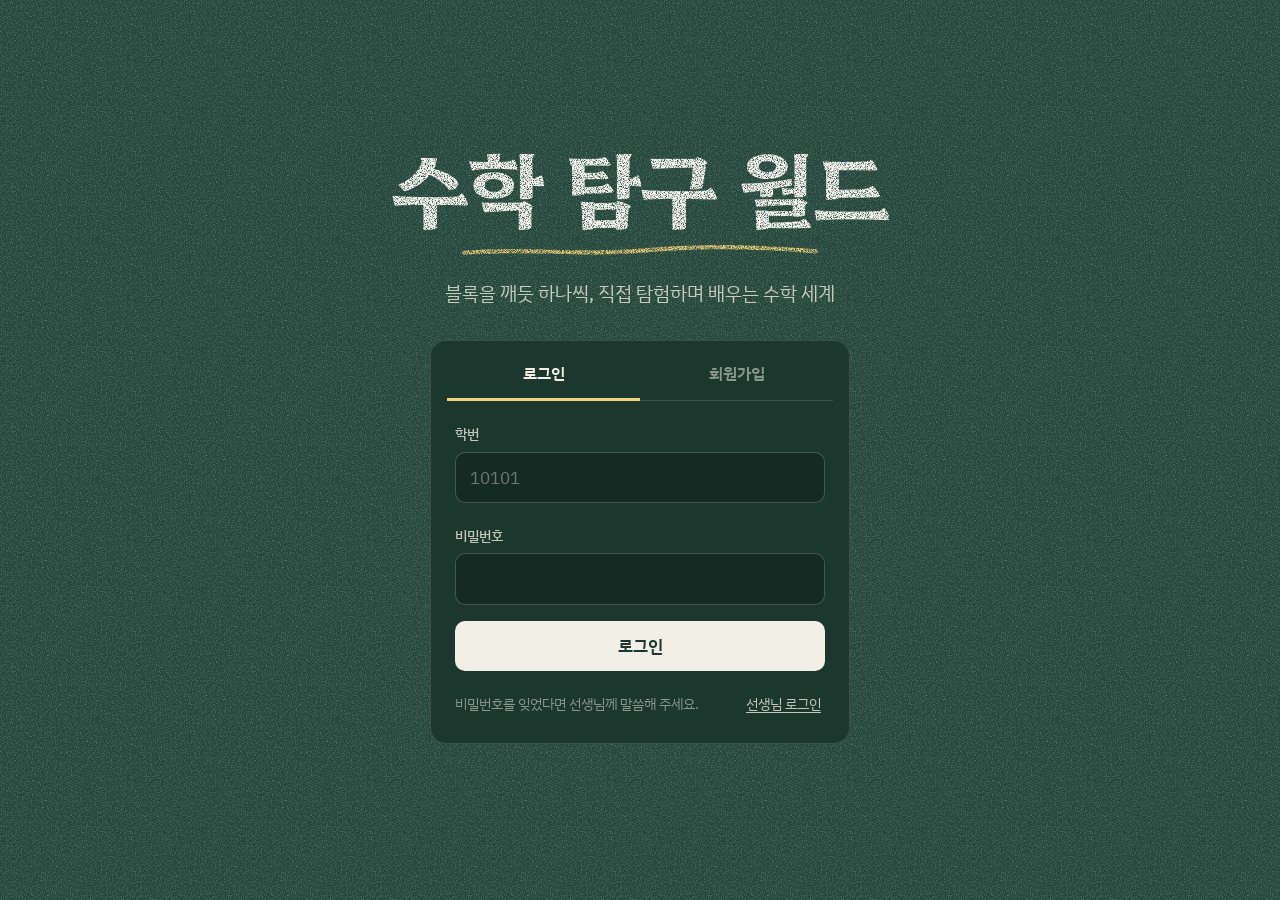
==== index.html @ f381d5e5 "Add files via upload" ====
<!DOCTYPE html>
<html lang="ko">
<head>
<meta charset="utf-8">
<meta name="viewport" content="width=device-width, initial-scale=1, viewport-fit=cover">
<meta name="theme-color" content="#25473B">
<title>수학 탐구 월드</title>
<link rel="icon" href="data:image/svg+xml,%3Csvg xmlns='http://www.w3.org/2000/svg' viewBox='0 0 64 64'%3E%3Crect width='64' height='64' rx='12' fill='%2325473B'/%3E%3Ctext x='32' y='46' font-size='40' text-anchor='middle' fill='%23F2F0E6' font-family='Georgia,serif'%3E%CE%A3%3C/text%3E%3C/svg%3E">
<link rel="preconnect" href="https://fonts.googleapis.com">
<link rel="preconnect" href="https://fonts.gstatic.com" crossorigin>
<link rel="stylesheet" href="https://fonts.googleapis.com/css2?family=Caveat:wght@600&family=Hahmlet:wght@700&family=IBM+Plex+Sans+KR:wght@400;500;600&display=swap">
<link rel="stylesheet" href="style.css">
<script src="config.js"></script>
<script src="common.js"></script>
<script>if (EMW.getSession()) location.replace('world.html');</script>
</head>
<body>
<div class="chalk-layer" id="chalkLayer" aria-hidden="true"></div>

<main class="login">
  <h1 class="chalk-title">수학 탐구 월드</h1>
  <svg class="chalk-underline" viewBox="0 0 520 28" aria-hidden="true" focusable="false">
    <defs>
      <filter id="chalkGrain" x="-2%" y="-80%" width="104%" height="260%">
        <feTurbulence type="fractalNoise" baseFrequency="0.9" numOctaves="2" seed="3" result="noise"/>
        <feColorMatrix in="noise" type="matrix" values="0 0 0 0 0  0 0 0 0 0  0 0 0 0 0  0 0 0 -2.6 1.9" result="mask"/>
        <feComposite in="SourceGraphic" in2="mask" operator="in"/>
      </filter>
    </defs>
    <path filter="url(#chalkGrain)" d="M6 17 C 92 9, 176 22, 262 14 S 432 8, 514 15"/>
  </svg>
  <p class="login-lead">블록을 깨듯 하나씩, 직접 탐험하며 배우는 수학 세계</p>

  <section class="login-card" aria-labelledby="tabLogin">
    <div class="tabs" id="tabs" role="tablist">
      <button type="button" role="tab" id="tabLogin" aria-selected="true">로그인</button>
      <button type="button" role="tab" id="tabSignup" aria-selected="false">회원가입</button>
    </div>

    <form id="authForm" novalidate>
      <div class="field">
        <label for="sid" id="sidLabel">학번</label>
        <input id="sid" name="username" inputmode="numeric" autocomplete="username"
               maxlength="5" placeholder="10101" autocapitalize="off" autocorrect="off" spellcheck="false">
        <p class="field-hint" id="sidHint"></p>
      </div>

      <div class="field">
        <label for="pw">비밀번호</label>
        <input id="pw" name="password" type="password" autocomplete="current-password" maxlength="20">
        <p class="field-hint" id="pwHint" hidden>4~20자로 정해 주세요. 다른 사이트에서 쓰는 비밀번호는 쓰지 마세요.</p>
      </div>

      <div class="field" id="pw2Field" hidden>
        <label for="pw2">비밀번호 확인</label>
        <input id="pw2" type="password" autocomplete="new-password" maxlength="20">
      </div>

      <p class="form-msg" id="formMsg" role="alert"></p>
      <button type="submit" class="btn-primary" id="submitBtn">로그인</button>
    </form>

    <div class="login-foot">
      <p id="footNote">비밀번호를 잊었다면 선생님께 말씀해 주세요.</p>
      <button type="button" class="link-btn" id="teacherToggle">선생님 로그인</button>
    </div>
  </section>
</main>

<div class="demo-banner" id="demoBanner" hidden></div>

<script>
(() => {
  const $ = (id) => document.getElementById(id);
  const form = $('authForm');
  const sid = $('sid');
  const pw = $('pw');
  const pw2 = $('pw2');
  const sidHint = $('sidHint');
  const msg = $('formMsg');
  const submitBtn = $('submitBtn');
  const tabs = $('tabs');
  const tabLogin = $('tabLogin');
  const tabSignup = $('tabSignup');
  const teacherToggle = $('teacherToggle');

  const ID_HINT = '학년·반·번호 5자리 (예: 10101은 1학년 1반 1번)';
  let mode = 'login';   // login | signup | teacher
  let busy = false;

  EMW.drawChalk($('chalkLayer'));
  EMW.showDemoBanner($('demoBanner'));

  function showMsg(text, kind) {
    msg.textContent = text || '';
    msg.className = 'form-msg' + (kind ? ' is-' + kind : '');
  }

  function updateIdHint() {
    if (mode === 'teacher') { sidHint.hidden = true; return; }
    sidHint.hidden = false;
    const v = sid.value;
    sidHint.className = 'field-hint';
    if (v.length < 5) { sidHint.textContent = ID_HINT; return; }
    const p = EMW.parseStudentId(v);
    if (p) {
      sidHint.textContent = `${p.grade}학년 ${p.cls}반 ${p.num}번`;
      sidHint.classList.add('is-ok');
    } else {
      sidHint.textContent = '학번을 다시 확인해 주세요. ' + ID_HINT;
      sidHint.classList.add('is-err');
    }
  }

  function setMode(next) {
    mode = next;
    const isSignup = mode === 'signup';
    const isTeacher = mode === 'teacher';

    tabLogin.setAttribute('aria-selected', String(!isSignup));
    tabSignup.setAttribute('aria-selected', String(isSignup));
    tabSignup.hidden = isTeacher;
    tabs.classList.toggle('is-single', isTeacher);
    tabLogin.textContent = isTeacher ? '선생님 로그인' : '로그인';

    $('sidLabel').textContent = isTeacher ? '선생님 아이디' : '학번';
    sid.setAttribute('inputmode', isTeacher ? 'text' : 'numeric');
    sid.setAttribute('maxlength', isTeacher ? '30' : '5');
    sid.placeholder = isTeacher ? '' : '10101';

    $('pwHint').hidden = !isSignup;
    $('pw2Field').hidden = !isSignup;
    pw.setAttribute('autocomplete', isSignup ? 'new-password' : 'current-password');

    submitBtn.textContent = isSignup ? '가입하고 들어가기' : '로그인';
    $('footNote').hidden = isTeacher;
    teacherToggle.textContent = isTeacher ? '학생 로그인으로 돌아가기' : '선생님 로그인';

    sid.value = '';
    pw.value = '';
    pw2.value = '';
    showMsg('');
    updateIdHint();
  }

  tabLogin.addEventListener('click', () => { if (mode === 'signup') setMode('login'); });
  tabSignup.addEventListener('click', () => { if (mode !== 'signup') setMode('signup'); });
  teacherToggle.addEventListener('click', () => setMode(mode === 'teacher' ? 'login' : 'teacher'));

  sid.addEventListener('input', () => {
    if (mode !== 'teacher') {
      const digits = sid.value.replace(/\D/g, '').slice(0, 5);
      if (digits !== sid.value) sid.value = digits;
    }
    updateIdHint();
    showMsg('');
  });

  form.addEventListener('submit', async (e) => {
    e.preventDefault();
    if (busy) return;
    const id = sid.value.trim();
    const password = pw.value;

    if (mode === 'teacher') {
      if (!id || !password) { showMsg('아이디와 비밀번호를 입력해 주세요.', 'err'); return; }
    } else {
      if (!EMW.parseStudentId(id)) { showMsg(EMW.message('BAD_ID'), 'err'); sid.focus(); return; }
      if (mode === 'signup') {
        if (password.length < 4 || password.length > 20) { showMsg(EMW.message('BAD_PASSWORD'), 'err'); pw.focus(); return; }
        if (password !== pw2.value) { showMsg(EMW.message('PASSWORD_MISMATCH'), 'err'); pw2.focus(); return; }
      } else if (!password) {
        showMsg('비밀번호를 입력해 주세요.', 'err'); pw.focus(); return;
      }
    }

    busy = true;
    submitBtn.disabled = true;
    const label = submitBtn.textContent;
    submitBtn.textContent = '확인하는 중…';
    showMsg('');

    const res = await EMW.api(mode === 'signup' ? 'signup' : 'login', { id, password });

    if (res && res.ok) {
      EMW.setSession({
        id: res.id, role: res.role, grade: res.grade, token: res.token,
        used: res.used || [], notices: res.notices || [],
      });
      EMW.markFresh();
      location.replace('world.html');
      return;
    }
    busy = false;
    submitBtn.disabled = false;
    submitBtn.textContent = label;
    showMsg(EMW.message(res && res.error), 'err');
  });

  if (new URLSearchParams(location.search).has('expired')) showMsg(EMW.message('AUTH'), 'err');
  updateIdHint();
})();
</script>
</body>
</html>
---- style.css ----
/* ============================================================
   수학 탐구 월드 · 스타일
   ============================================================ */

:root {
  --board: #25473B;            /* 칠판 */
  --board-deep: #1B372E;       /* 상단 메뉴, 패널, 카드 */
  --board-line: rgba(242, 240, 230, 0.14);
  --board-line-strong: rgba(242, 240, 230, 0.32);
  --chalk: #F2F0E6;            /* 흰 분필 */
  --chalk-soft: rgba(242, 240, 230, 0.78);
  --chalk-faint: rgba(242, 240, 230, 0.52);
  --chalk-yellow: #F1D27A;     /* 노란 분필 */
  --chalk-green: #7EDC8F;      /* 진행도 */
  --chalk-red: #F4A794;
  --scrim: rgba(9, 22, 17, 0.62);

  --font-display: 'Hahmlet', 'Noto Serif KR', 'AppleMyungjo', serif;
  --font-ui: 'IBM Plex Sans KR', 'Apple SD Gothic Neo', 'Malgun Gothic', system-ui, sans-serif;
  --font-chalk: 'Caveat', 'Bradley Hand', 'Segoe Print', cursive;

  --pad-x: clamp(16px, 3vw, 36px);
  --top-h: 140px;

  /* 칠판의 분필 가루 */
  --board-dust: url("data:image/svg+xml,%3Csvg xmlns='http://www.w3.org/2000/svg' width='240' height='240'%3E%3Cfilter id='n'%3E%3CfeTurbulence type='fractalNoise' baseFrequency='0.8' numOctaves='3' stitchTiles='stitch'/%3E%3CfeColorMatrix values='0 0 0 0 1 0 0 0 0 1 0 0 0 0 1 0 0 0 0.55 -0.24'/%3E%3C/filter%3E%3Crect width='240' height='240' filter='url(%23n)'/%3E%3C/svg%3E");
  /* 분필 글씨의 거친 결 */
  --chalk-grain: url("data:image/svg+xml,%3Csvg xmlns='http://www.w3.org/2000/svg' width='260' height='260'%3E%3Cfilter id='g'%3E%3CfeTurbulence type='fractalNoise' baseFrequency='1.25' numOctaves='2' seed='4' stitchTiles='stitch'/%3E%3CfeColorMatrix values='0 0 0 0 0.95 0 0 0 0 0.94 0 0 0 0 0.9 0 0 0 -3.4 2.55'/%3E%3C/filter%3E%3Crect width='260' height='260' filter='url(%23g)'/%3E%3C/svg%3E");

  color-scheme: dark;
}

*, *::before, *::after { box-sizing: border-box; }

html { -webkit-text-size-adjust: 100%; }

body {
  margin: 0;
  min-height: 100vh;
  min-height: 100dvh;
  background-color: var(--board);
  color: var(--chalk);
  font-family: var(--font-ui);
  font-size: 16px;
  line-height: 1.6;
  -webkit-font-smoothing: antialiased;
  -webkit-tap-highlight-color: transparent;
  overflow-x: hidden;
}

button, input, select, textarea { font: inherit; color: inherit; }
button { cursor: pointer; }
[hidden] { display: none !important; }

:focus-visible {
  outline: 2px solid var(--chalk-yellow);
  outline-offset: 2px;
}

/* ---------- 칠판 배경 ---------- */
.chalk-layer {
  position: fixed;
  top: 0; right: 0; bottom: 0; left: 0;
  z-index: 0;
  overflow: hidden;
  pointer-events: none;
  background-image: var(--board-dust);
  background-size: 240px 240px;
}

.chalk-sym {
  position: absolute;
  font-family: var(--font-chalk);
  font-weight: 600;
  line-height: 1;
  white-space: nowrap;
  color: var(--chalk);
  opacity: var(--o, 0.2);
  text-shadow: 0 0 2px rgba(242, 240, 230, 0.55);
  transform: translate(-50%, -50%) rotate(var(--r, 0deg));
  animation: chalk-drift var(--dur, 20s) ease-in-out infinite alternate;
  will-change: transform;
}

@keyframes chalk-drift {
  0%   { transform: translate(-50%, -50%) translate(0, 0) rotate(var(--r)); }
  50%  { transform: translate(-50%, -50%) translate(calc(var(--dx) * 0.6), var(--dy)) rotate(calc(var(--r) + 5deg)); }
  100% { transform: translate(-50%, -50%) translate(var(--dx), calc(var(--dy) * -0.5)) rotate(calc(var(--r) - 4deg)); }
}

/* 분필로 쓴 제목 */
.chalk-title {
  margin: 0;
  font-family: var(--font-display);
  font-weight: 700;
  line-height: 1.08;
  letter-spacing: -0.02em;
  color: var(--chalk);
  word-break: keep-all;
}
@supports ((-webkit-background-clip: text) or (background-clip: text)) {
  .chalk-title {
    color: transparent;
    background-image: var(--chalk-grain);
    background-size: 260px 260px;
    -webkit-background-clip: text;
    background-clip: text;
  }
}

/* 분필 밑줄 */
.chalk-underline {
  display: block;
  width: min(440px, 64vw);
  height: auto;
  margin: 10px auto 0;
  overflow: visible;
}
.chalk-underline path {
  fill: none;
  stroke: var(--chalk-yellow);
  stroke-width: 6;
  stroke-linecap: round;
  stroke-dasharray: 560;
  stroke-dashoffset: 560;
  animation: chalk-draw 0.9s cubic-bezier(0.5, 0, 0.3, 1) 0.25s forwards;
}
@keyframes chalk-draw { to { stroke-dashoffset: 0; } }

/* ---------- 공통 버튼과 입력칸 ---------- */
.btn-line {
  display: inline-flex;
  align-items: center;
  justify-content: center;
  min-height: 42px;
  padding: 0 16px;
  border: 1px solid var(--board-line-strong);
  border-radius: 8px;
  background: transparent;
  color: var(--chalk);
  font-size: 15px;
  font-weight: 500;
  white-space: nowrap;
}
.btn-line:active { background: rgba(242, 240, 230, 0.1); }
.btn-small { min-height: 36px; padding: 0 12px; font-size: 14px; }
.btn-danger { color: var(--chalk-red); border-color: rgba(244, 167, 148, 0.45); }

.btn-primary {
  display: block;
  width: 100%;
  min-height: 50px;
  border: 0;
  border-radius: 10px;
  background: var(--chalk);
  color: var(--board-deep);
  font-size: 17px;
  font-weight: 600;
}
.btn-primary:active { background: #DCDACF; }
.btn-primary:disabled { opacity: 0.6; cursor: progress; }

.link-btn {
  padding: 8px 4px;
  border: 0;
  background: none;
  color: var(--chalk-soft);
  font-size: 14px;
  text-decoration: underline;
  text-underline-offset: 3px;
}

.field { display: grid; gap: 6px; margin-bottom: 16px; }
.field label { font-size: 14px; font-weight: 500; color: var(--chalk-soft); }
.field input, .field select, .field textarea {
  width: 100%;
  min-height: 50px;
  padding: 11px 14px;
  border: 1px solid rgba(242, 240, 230, 0.22);
  border-radius: 10px;
  background: rgba(8, 20, 15, 0.32);
  color: var(--chalk);
  font-size: 17px;                 /* 16px 이상이어야 아이패드에서 화면이 확대되지 않아요 */
  -webkit-appearance: none;
  appearance: none;
}
.field textarea { min-height: 120px; resize: vertical; line-height: 1.6; }
.field select {
  background-image: url("data:image/svg+xml,%3Csvg xmlns='http://www.w3.org/2000/svg' width='12' height='8'%3E%3Cpath d='M1 1l5 5 5-5' fill='none' stroke='%23F2F0E6' stroke-width='1.6'/%3E%3C/svg%3E");
  background-repeat: no-repeat;
  background-position: right 16px center;
  padding-right: 40px;
}
.field input:focus, .field select:focus, .field textarea:focus {
  outline: none;
  border-color: var(--chalk-yellow);
  box-shadow: 0 0 0 3px rgba(241, 210, 122, 0.22);
}
.field-hint { margin: 0; font-size: 14px; color: var(--chalk-faint); }
.field-hint.is-ok { color: var(--chalk-yellow); }
.field-hint.is-err { color: var(--chalk-red); }

.form-msg { min-height: 0; margin: 0 0 14px; font-size: 15px; line-height: 1.55; }
.form-msg:empty { display: none; }
.form-msg.is-err { color: var(--chalk-red); }
.form-msg.is-ok { color: var(--chalk-green); }

/* ============================================================
   로그인 화면
   ============================================================ */
.login {
  position: relative;
  z-index: 1;
  min-height: 100vh;
  min-height: 100dvh;
  display: flex;
  flex-direction: column;
  align-items: center;
  justify-content: center;
  padding: max(40px, env(safe-area-inset-top)) 20px max(56px, env(safe-area-inset-bottom));
  text-align: center;
}
.login .chalk-title { font-size: clamp(44px, 8vw, 84px); }
.login .chalk-underline { width: min(360px, 60vw); }
.login-lead {
  margin: 18px 0 0;
  font-size: clamp(16px, 2.2vw, 19px);
  color: var(--chalk-soft);
  word-break: keep-all;
}

.login-card {
  width: min(420px, 100%);
  margin-top: 32px;
  padding: 8px 24px 20px;
  border: 1px solid var(--board-line);
  border-radius: 16px;
  background: var(--board-deep);
  text-align: left;
}

.tabs {
  display: grid;
  grid-template-columns: 1fr 1fr;
  margin: 0 -8px 22px;
  border-bottom: 1px solid var(--board-line);
}
.tabs button {
  min-height: 52px;
  border: 0;
  border-bottom: 3px solid transparent;
  margin-bottom: -1px;
  background: none;
  color: var(--chalk-faint);
  font-size: 16px;
  font-weight: 600;
}
.tabs button[aria-selected="true"] { color: var(--chalk); border-bottom-color: var(--chalk-yellow); }
.tabs.is-single { grid-template-columns: 1fr; }

.login-foot {
  display: flex;
  flex-wrap: wrap;
  align-items: center;
  justify-content: space-between;
  gap: 4px 12px;
  margin-top: 14px;
  font-size: 14px;
  color: var(--chalk-faint);
}
.login-foot p { margin: 0; }

/* ============================================================
   탐구 월드 화면
   ============================================================ */
.top {
  position: sticky;
  top: 0;
  z-index: 10;
  background: var(--board-deep);
  border-bottom: 1px solid var(--board-line);
  padding-top: env(safe-area-inset-top, 0px);
}

.topbar {
  display: flex;
  align-items: center;
  justify-content: space-between;
  gap: 12px;
  padding: 12px var(--pad-x);
  border-bottom: 1px solid var(--board-line);
}
.brand {
  font-family: var(--font-display);
  font-size: 20px;
  font-weight: 700;
  letter-spacing: -0.01em;
  color: var(--chalk);
  text-decoration: none;
  white-space: nowrap;
}
.topbar-tools { display: flex; align-items: center; gap: 8px; }
.user-chip {
  padding: 0 4px 0 8px;
  font-size: 15px;
  font-variant-numeric: tabular-nums;
  color: var(--chalk-soft);
  white-space: nowrap;
}

.grade-switch {
  display: inline-flex;
  margin-right: 6px;
  border: 1px solid var(--board-line-strong);
  border-radius: 8px;
  overflow: hidden;
}
.grade-switch button {
  min-height: 40px;
  padding: 0 12px;
  border: 0;
  background: none;
  color: var(--chalk-faint);
  font-size: 14px;
  font-weight: 600;
}
.grade-switch button + button { border-left: 1px solid var(--board-line); }
.grade-switch button[aria-pressed="true"] { background: var(--chalk); color: var(--board-deep); }

/* 단원 메뉴 */
.unit-nav {
  display: flex;
  overflow-x: auto;
  scrollbar-width: none;
  padding: 0 calc(var(--pad-x) - 12px);
}
.unit-nav::-webkit-scrollbar { display: none; }

.unit-tab {
  flex: 1 1 0;
  min-width: 112px;
  display: grid;
  align-content: start;
  gap: 1px;
  min-height: 74px;
  padding: 12px 12px 13px;
  border: 0;
  border-bottom: 3px solid transparent;
  background: none;
  color: var(--chalk);
  text-align: left;
}
.unit-tab + .unit-tab { box-shadow: inset 1px 0 0 var(--board-line); }
.unit-no { font-size: 13px; color: var(--chalk-faint); }
.unit-name {
  font-size: 16px;
  font-weight: 600;
  line-height: 1.35;
  word-break: keep-all;
}
.unit-meta { font-size: 13px; color: var(--chalk-faint); font-variant-numeric: tabular-nums; }
.unit-meta.is-complete { color: var(--chalk-green); }
.unit-tab:active { background: rgba(242, 240, 230, 0.06); }
.unit-tab.is-open { border-bottom-color: var(--chalk-yellow); background: rgba(242, 240, 230, 0.06); }
.unit-tab.is-open .unit-no { color: var(--chalk-yellow); }

/* 단원을 누르면 열리는 패널 */
.unit-panel {
  position: absolute;
  top: 100%;
  left: 0;
  right: 0;
  max-height: calc(100vh - var(--top-h) - 20px);
  max-height: calc(100dvh - var(--top-h) - 20px);
  overflow-y: auto;
  -webkit-overflow-scrolling: touch;
  overscroll-behavior: contain;
  background: var(--board-deep);
  border-bottom: 1px solid var(--board-line-strong);
}
.unit-panel.is-entering { animation: panel-in 0.22s ease-out; }
@keyframes panel-in {
  from { opacity: 0; transform: translateY(-6px); }
  to   { opacity: 1; transform: none; }
}

.panel-inner {
  max-width: 1180px;
  margin: 0 auto;
  padding: 22px var(--pad-x) 28px;
}
.panel-head {
  display: flex;
  align-items: flex-start;
  justify-content: space-between;
  gap: 16px;
  margin-bottom: 18px;
}
.panel-no { margin: 0 0 2px; font-size: 14px; color: var(--chalk-yellow); }
.panel-title {
  margin: 0;
  font-family: var(--font-display);
  font-size: 26px;
  font-weight: 700;
  line-height: 1.25;
  word-break: keep-all;
}
.panel-empty {
  margin: 0;
  padding: 28px 0 8px;
  font-size: 16px;
  color: var(--chalk-faint);
}

.activity-list {
  display: grid;
  grid-template-columns: repeat(auto-fill, minmax(280px, 1fr));
  gap: 12px;
  margin: 0;
  padding: 0;
  list-style: none;
}
.activity {
  display: flex;
  flex-direction: column;
  height: 100%;
  min-height: 136px;
  padding: 16px 18px 14px;
  border: 1px solid var(--board-line);
  border-radius: 12px;
  background: rgba(242, 240, 230, 0.035);
  color: var(--chalk);
  text-decoration: none;
}
.activity:active { background: rgba(242, 240, 230, 0.09); }
.activity-type { font-size: 13px; font-weight: 500; color: var(--chalk-yellow); }
.activity-title {
  margin-top: 2px;
  font-size: 18px;
  font-weight: 600;
  line-height: 1.4;
  word-break: keep-all;
}
.activity-desc {
  margin-top: 4px;
  font-size: 14px;
  line-height: 1.55;
  color: var(--chalk-soft);
  display: -webkit-box;
  -webkit-line-clamp: 2;
  -webkit-box-orient: vertical;
  overflow: hidden;
}
.activity-foot {
  display: flex;
  align-items: center;
  justify-content: space-between;
  gap: 8px;
  margin-top: auto;
  padding-top: 12px;
  font-size: 14px;
  color: var(--chalk-faint);
}
.activity-open { font-size: 17px; line-height: 1; }
.activity.is-used { border-color: rgba(126, 220, 143, 0.38); }
.activity.is-used .activity-state { color: var(--chalk-green); font-weight: 500; }

.scrim {
  position: fixed;
  top: 0; right: 0; bottom: 0; left: 0;
  z-index: 5;
  background: var(--scrim);
}

/* 가운데 소개 */
.hero {
  position: relative;
  z-index: 1;
  display: flex;
  flex-direction: column;
  align-items: center;
  justify-content: center;
  min-height: calc(100vh - var(--top-h));
  min-height: calc(100dvh - var(--top-h));
  padding: 48px 20px max(64px, env(safe-area-inset-bottom));
  text-align: center;
}
.hero .chalk-title { font-size: clamp(54px, 9.5vw, 120px); }
.hero-lead {
  margin: 26px 0 10px;
  text-wrap: balance;
  font-size: clamp(18px, 2.5vw, 24px);
  font-weight: 500;
  line-height: 1.5;
  word-break: keep-all;
}
.hero-text {
  max-width: 36em;
  text-wrap: balance;
  margin: 0;
  font-size: clamp(15px, 1.8vw, 17px);
  line-height: 1.7;
  color: var(--chalk-soft);
  word-break: keep-all;
}
.hero-hint { color: var(--chalk-faint); }

/* 진행도 */
.progress {
  width: min(560px, 100%);
  margin-top: 52px;
  padding: 20px 22px 18px;
  border: 1px solid var(--board-line);
  border-radius: 14px;
  background: rgba(17, 38, 30, 0.72);
  text-align: left;
}
.progress-head {
  display: flex;
  align-items: baseline;
  justify-content: space-between;
  gap: 12px;
}
.progress-label { margin: 0; font-size: 16px; font-weight: 600; }
.progress-pct {
  font-family: var(--font-display);
  font-size: 34px;
  font-weight: 700;
  line-height: 1;
  color: var(--chalk-green);
  font-variant-numeric: tabular-nums;
}
.progress-bar {
  position: relative;
  display: flex;
  gap: 4px;
  height: 18px;
  margin: 14px 0 10px;
}
.progress-bar .seg {
  flex: 1 1 0;
  border-radius: 3px;
  background: rgba(242, 240, 230, 0.13);
  transition: background-color 0.35s ease;
}
.progress-bar .seg.is-filled { background: var(--chalk-green); }
.progress-bar:not(.is-segmented) {
  border-radius: 4px;
  background: rgba(242, 240, 230, 0.13);
  overflow: hidden;
}
.progress-bar .fill {
  display: block;
  height: 100%;
  width: 0;
  background: var(--chalk-green);
  transition: width 0.6s ease;
}
.progress-note { margin: 0; font-size: 15px; color: var(--chalk-soft); }

/* ---------- 공지 창 ---------- */
.modal {
  position: fixed;
  top: 0; right: 0; bottom: 0; left: 0;
  z-index: 20;
  display: flex;
  align-items: center;
  justify-content: center;
  padding: 20px;
  background: var(--scrim);
}
.modal-card {
  display: flex;
  flex-direction: column;
  width: min(560px, 100%);
  max-height: 86vh;
  max-height: 86dvh;
  padding: 24px 24px 20px;
  border: 1px solid var(--board-line-strong);
  border-radius: 16px;
  background: var(--board-deep);
  animation: panel-in 0.22s ease-out;
}
.modal-wide { width: min(680px, 100%); }
.modal-head {
  display: flex;
  align-items: center;
  justify-content: space-between;
  gap: 12px;
}
.modal-title {
  margin: 0;
  font-family: var(--font-display);
  font-size: 26px;
  font-weight: 700;
}
.modal-body {
  flex: 1 1 auto;
  min-height: 0;
  margin: 14px -24px 18px;
  padding: 0 24px;
  overflow-y: auto;
  -webkit-overflow-scrolling: touch;
}
.modal-empty { margin: 8px 0; color: var(--chalk-faint); }

.notice { padding: 16px 0; border-top: 1px solid var(--board-line); }
.notice:first-child { border-top: 0; padding-top: 4px; }
.notice-meta {
  display: flex;
  align-items: center;
  gap: 8px;
  margin: 0 0 2px;
  font-size: 13px;
  color: var(--chalk-faint);
  font-variant-numeric: tabular-nums;
}
.notice-target {
  padding: 1px 8px;
  border: 1px solid var(--board-line-strong);
  border-radius: 999px;
  font-size: 12px;
  color: var(--chalk-soft);
}
.notice-title { margin: 0; font-size: 18px; font-weight: 600; line-height: 1.45; word-break: keep-all; }
.notice-content {
  margin: 6px 0 0;
  font-size: 15px;
  line-height: 1.75;
  color: var(--chalk-soft);
  white-space: pre-wrap;
  word-break: keep-all;
  overflow-wrap: anywhere;
}
.notice .btn-danger { margin-top: 10px; }

.notice-form { padding-bottom: 8px; }
.admin-list-title {
  margin: 18px 0 6px;
  padding-top: 18px;
  border-top: 1px solid var(--board-line-strong);
  font-size: 16px;
  font-weight: 600;
}

/* ---------- 알림 ---------- */
.toast {
  position: fixed;
  left: 50%;
  bottom: max(20px, env(safe-area-inset-bottom));
  z-index: 30;
  width: max-content;
  max-width: calc(100% - 32px);
  padding: 12px 18px;
  border-radius: 10px;
  background: var(--chalk);
  color: var(--board-deep);
  font-size: 15px;
  font-weight: 500;
  transform: translateX(-50%);
}

.demo-banner {
  position: fixed;
  left: 50%;
  bottom: max(12px, env(safe-area-inset-bottom));
  z-index: 25;
  width: max-content;
  max-width: calc(100% - 24px);
  padding: 8px 14px;
  border-radius: 8px;
  background: var(--chalk-yellow);
  color: #2A2A1C;
  font-size: 13px;
  line-height: 1.5;
  text-align: center;
  transform: translateX(-50%);
}

/* ---------- 마우스가 있는 기기에서만 ---------- */
@media (hover: hover) {
  .btn-line:hover { background: rgba(242, 240, 230, 0.08); }
  .unit-tab:hover { background: rgba(242, 240, 230, 0.05); }
  .activity:hover { border-color: var(--board-line-strong); background: rgba(242, 240, 230, 0.06); }
  .link-btn:hover { color: var(--chalk); }
}

/* ---------- 좁은 화면 (세로 휴대폰 등) ---------- */
@media (max-width: 640px) {
  .brand { font-size: 17px; }
  .user-chip { display: none; }
  .topbar-tools { gap: 6px; }
  .btn-line { padding: 0 12px; font-size: 14px; }
  .grade-switch button { padding: 0 9px; }
  .unit-tab { flex: 0 0 120px; }
  .progress { margin-top: 40px; padding: 18px; }
  .progress-pct { font-size: 28px; }
  .activity-list { grid-template-columns: 1fr; }
}

/* ---------- 움직임 줄이기 설정을 켠 기기 ---------- */
@media (prefers-reduced-motion: reduce) {
  .chalk-sym { animation: none; }
  .chalk-underline path { animation: none; stroke-dashoffset: 0; }
  .unit-panel.is-entering, .modal-card { animation: none; }
  .progress-bar .seg, .progress-bar .fill { transition: none; }
}
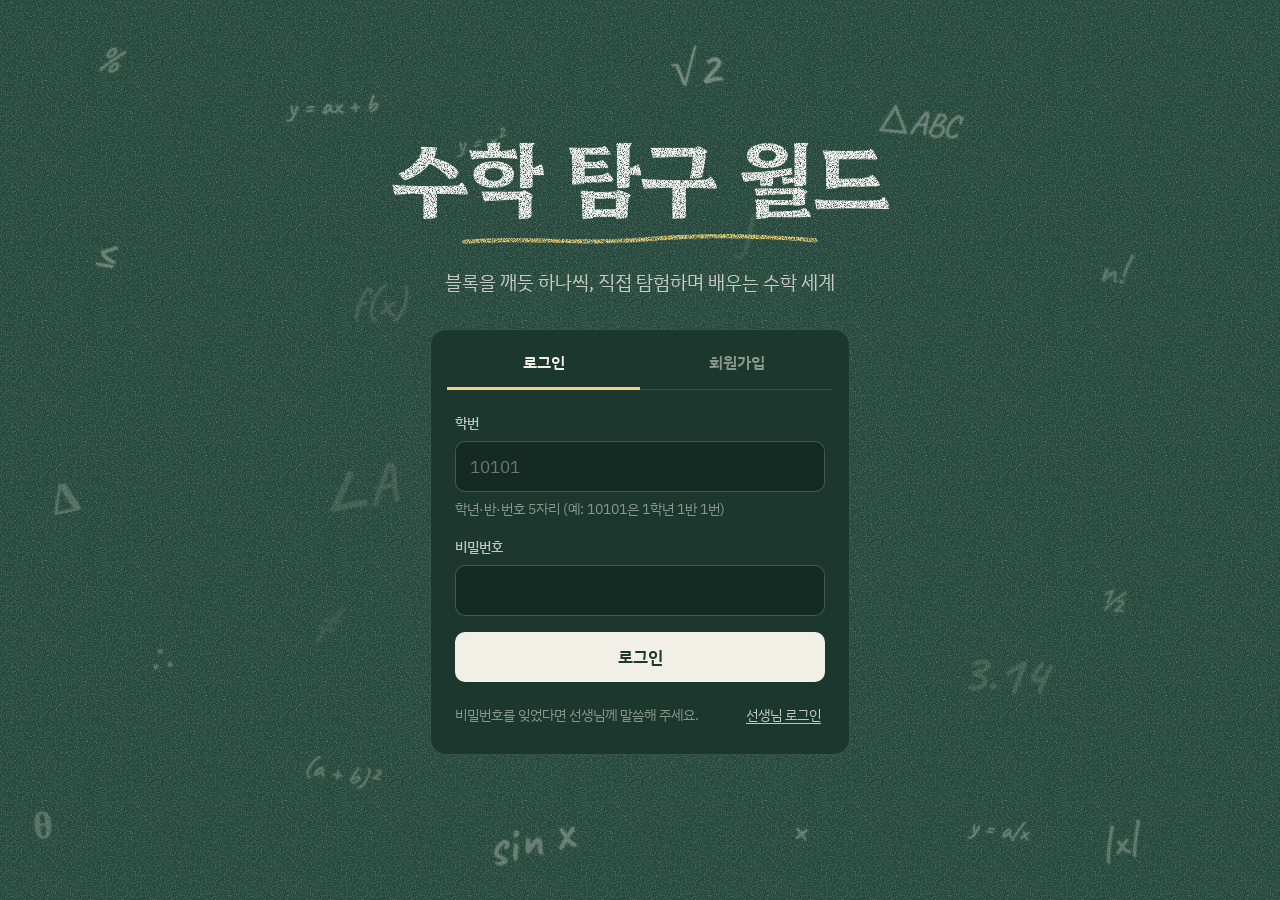
==== commit b0ea7d62: "Add files via upload" ====
--- a/index.html
+++ b/index.html
@@ -9,9 +9,9 @@
 <link rel="preconnect" href="https://fonts.googleapis.com">
 <link rel="preconnect" href="https://fonts.gstatic.com" crossorigin>
 <link rel="stylesheet" href="https://fonts.googleapis.com/css2?family=Caveat:wght@600&family=Hahmlet:wght@700&family=IBM+Plex+Sans+KR:wght@400;500;600&display=swap">
-<link rel="stylesheet" href="style.css">
-<script src="config.js"></script>
-<script src="common.js"></script>
+<link rel="stylesheet" href="css/style.css">
+<script src="js/config.js"></script>
+<script src="js/common.js"></script>
 <script>if (EMW.getSession()) location.replace('world.html');</script>
 </head>
 <body>
--- a/css/style.css
+++ b/css/style.css
@@ -0,0 +1,707 @@
+/* ============================================================
+   수학 탐구 월드 · 스타일
+   ============================================================ */
+
+:root {
+  --board: #25473B;            /* 칠판 */
+  --board-deep: #1B372E;       /* 상단 메뉴, 패널, 카드 */
+  --board-line: rgba(242, 240, 230, 0.14);
+  --board-line-strong: rgba(242, 240, 230, 0.32);
+  --chalk: #F2F0E6;            /* 흰 분필 */
+  --chalk-soft: rgba(242, 240, 230, 0.78);
+  --chalk-faint: rgba(242, 240, 230, 0.52);
+  --chalk-yellow: #F1D27A;     /* 노란 분필 */
+  --chalk-green: #7EDC8F;      /* 진행도 */
+  --chalk-red: #F4A794;
+  --scrim: rgba(9, 22, 17, 0.62);
+
+  --font-display: 'Hahmlet', 'Noto Serif KR', 'AppleMyungjo', serif;
+  --font-ui: 'IBM Plex Sans KR', 'Apple SD Gothic Neo', 'Malgun Gothic', system-ui, sans-serif;
+  --font-chalk: 'Caveat', 'Bradley Hand', 'Segoe Print', cursive;
+
+  --pad-x: clamp(16px, 3vw, 36px);
+  --top-h: 140px;
+
+  /* 칠판의 분필 가루 */
+  --board-dust: url("data:image/svg+xml,%3Csvg xmlns='http://www.w3.org/2000/svg' width='240' height='240'%3E%3Cfilter id='n'%3E%3CfeTurbulence type='fractalNoise' baseFrequency='0.8' numOctaves='3' stitchTiles='stitch'/%3E%3CfeColorMatrix values='0 0 0 0 1 0 0 0 0 1 0 0 0 0 1 0 0 0 0.55 -0.24'/%3E%3C/filter%3E%3Crect width='240' height='240' filter='url(%23n)'/%3E%3C/svg%3E");
+  /* 분필 글씨의 거친 결 */
+  --chalk-grain: url("data:image/svg+xml,%3Csvg xmlns='http://www.w3.org/2000/svg' width='260' height='260'%3E%3Cfilter id='g'%3E%3CfeTurbulence type='fractalNoise' baseFrequency='1.25' numOctaves='2' seed='4' stitchTiles='stitch'/%3E%3CfeColorMatrix values='0 0 0 0 0.95 0 0 0 0 0.94 0 0 0 0 0.9 0 0 0 -3.4 2.55'/%3E%3C/filter%3E%3Crect width='260' height='260' filter='url(%23g)'/%3E%3C/svg%3E");
+
+  color-scheme: dark;
+}
+
+*, *::before, *::after { box-sizing: border-box; }
+
+html { -webkit-text-size-adjust: 100%; }
+
+body {
+  margin: 0;
+  min-height: 100vh;
+  min-height: 100dvh;
+  background-color: var(--board);
+  color: var(--chalk);
+  font-family: var(--font-ui);
+  font-size: 16px;
+  line-height: 1.6;
+  -webkit-font-smoothing: antialiased;
+  -webkit-tap-highlight-color: transparent;
+  overflow-x: hidden;
+}
+
+button, input, select, textarea { font: inherit; color: inherit; }
+button { cursor: pointer; }
+[hidden] { display: none !important; }
+
+:focus-visible {
+  outline: 2px solid var(--chalk-yellow);
+  outline-offset: 2px;
+}
+
+/* ---------- 칠판 배경 ---------- */
+.chalk-layer {
+  position: fixed;
+  top: 0; right: 0; bottom: 0; left: 0;
+  z-index: 0;
+  overflow: hidden;
+  pointer-events: none;
+  background-image: var(--board-dust);
+  background-size: 240px 240px;
+}
+
+.chalk-sym {
+  position: absolute;
+  font-family: var(--font-chalk);
+  font-weight: 600;
+  line-height: 1;
+  white-space: nowrap;
+  color: var(--chalk);
+  opacity: var(--o, 0.2);
+  text-shadow: 0 0 2px rgba(242, 240, 230, 0.55);
+  transform: translate(-50%, -50%) rotate(var(--r, 0deg));
+  animation: chalk-drift var(--dur, 20s) ease-in-out infinite alternate;
+  will-change: transform;
+}
+
+@keyframes chalk-drift {
+  0%   { transform: translate(-50%, -50%) translate(0, 0) rotate(var(--r)); }
+  50%  { transform: translate(-50%, -50%) translate(calc(var(--dx) * 0.6), var(--dy)) rotate(calc(var(--r) + 5deg)); }
+  100% { transform: translate(-50%, -50%) translate(var(--dx), calc(var(--dy) * -0.5)) rotate(calc(var(--r) - 4deg)); }
+}
+
+/* 분필로 쓴 제목 */
+.chalk-title {
+  margin: 0;
+  font-family: var(--font-display);
+  font-weight: 700;
+  line-height: 1.08;
+  letter-spacing: -0.02em;
+  color: var(--chalk);
+  word-break: keep-all;
+}
+@supports ((-webkit-background-clip: text) or (background-clip: text)) {
+  .chalk-title {
+    color: transparent;
+    background-image: var(--chalk-grain);
+    background-size: 260px 260px;
+    -webkit-background-clip: text;
+    background-clip: text;
+  }
+}
+
+/* 분필 밑줄 */
+.chalk-underline {
+  display: block;
+  width: min(440px, 64vw);
+  height: auto;
+  margin: 10px auto 0;
+  overflow: visible;
+}
+.chalk-underline path {
+  fill: none;
+  stroke: var(--chalk-yellow);
+  stroke-width: 6;
+  stroke-linecap: round;
+  stroke-dasharray: 560;
+  stroke-dashoffset: 560;
+  animation: chalk-draw 0.9s cubic-bezier(0.5, 0, 0.3, 1) 0.25s forwards;
+}
+@keyframes chalk-draw { to { stroke-dashoffset: 0; } }
+
+/* ---------- 공통 버튼과 입력칸 ---------- */
+.btn-line {
+  display: inline-flex;
+  align-items: center;
+  justify-content: center;
+  min-height: 42px;
+  padding: 0 16px;
+  border: 1px solid var(--board-line-strong);
+  border-radius: 8px;
+  background: transparent;
+  color: var(--chalk);
+  font-size: 15px;
+  font-weight: 500;
+  white-space: nowrap;
+}
+.btn-line:active { background: rgba(242, 240, 230, 0.1); }
+.btn-small { min-height: 36px; padding: 0 12px; font-size: 14px; }
+.btn-danger { color: var(--chalk-red); border-color: rgba(244, 167, 148, 0.45); }
+
+.btn-primary {
+  display: block;
+  width: 100%;
+  min-height: 50px;
+  border: 0;
+  border-radius: 10px;
+  background: var(--chalk);
+  color: var(--board-deep);
+  font-size: 17px;
+  font-weight: 600;
+}
+.btn-primary:active { background: #DCDACF; }
+.btn-primary:disabled { opacity: 0.6; cursor: progress; }
+
+.link-btn {
+  padding: 8px 4px;
+  border: 0;
+  background: none;
+  color: var(--chalk-soft);
+  font-size: 14px;
+  text-decoration: underline;
+  text-underline-offset: 3px;
+}
+
+.field { display: grid; gap: 6px; margin-bottom: 16px; }
+.field label { font-size: 14px; font-weight: 500; color: var(--chalk-soft); }
+.field input, .field select, .field textarea {
+  width: 100%;
+  min-height: 50px;
+  padding: 11px 14px;
+  border: 1px solid rgba(242, 240, 230, 0.22);
+  border-radius: 10px;
+  background: rgba(8, 20, 15, 0.32);
+  color: var(--chalk);
+  font-size: 17px;                 /* 16px 이상이어야 아이패드에서 화면이 확대되지 않아요 */
+  -webkit-appearance: none;
+  appearance: none;
+}
+.field textarea { min-height: 120px; resize: vertical; line-height: 1.6; }
+.field select {
+  background-image: url("data:image/svg+xml,%3Csvg xmlns='http://www.w3.org/2000/svg' width='12' height='8'%3E%3Cpath d='M1 1l5 5 5-5' fill='none' stroke='%23F2F0E6' stroke-width='1.6'/%3E%3C/svg%3E");
+  background-repeat: no-repeat;
+  background-position: right 16px center;
+  padding-right: 40px;
+}
+.field input:focus, .field select:focus, .field textarea:focus {
+  outline: none;
+  border-color: var(--chalk-yellow);
+  box-shadow: 0 0 0 3px rgba(241, 210, 122, 0.22);
+}
+.field-hint { margin: 0; font-size: 14px; color: var(--chalk-faint); }
+.field-hint.is-ok { color: var(--chalk-yellow); }
+.field-hint.is-err { color: var(--chalk-red); }
+
+.form-msg { min-height: 0; margin: 0 0 14px; font-size: 15px; line-height: 1.55; }
+.form-msg:empty { display: none; }
+.form-msg.is-err { color: var(--chalk-red); }
+.form-msg.is-ok { color: var(--chalk-green); }
+
+/* ============================================================
+   로그인 화면
+   ============================================================ */
+.login {
+  position: relative;
+  z-index: 1;
+  min-height: 100vh;
+  min-height: 100dvh;
+  display: flex;
+  flex-direction: column;
+  align-items: center;
+  justify-content: center;
+  padding: max(40px, env(safe-area-inset-top)) 20px max(56px, env(safe-area-inset-bottom));
+  text-align: center;
+}
+.login .chalk-title { font-size: clamp(44px, 8vw, 84px); }
+.login .chalk-underline { width: min(360px, 60vw); }
+.login-lead {
+  margin: 18px 0 0;
+  font-size: clamp(16px, 2.2vw, 19px);
+  color: var(--chalk-soft);
+  word-break: keep-all;
+}
+
+.login-card {
+  width: min(420px, 100%);
+  margin-top: 32px;
+  padding: 8px 24px 20px;
+  border: 1px solid var(--board-line);
+  border-radius: 16px;
+  background: var(--board-deep);
+  text-align: left;
+}
+
+.tabs {
+  display: grid;
+  grid-template-columns: 1fr 1fr;
+  margin: 0 -8px 22px;
+  border-bottom: 1px solid var(--board-line);
+}
+.tabs button {
+  min-height: 52px;
+  border: 0;
+  border-bottom: 3px solid transparent;
+  margin-bottom: -1px;
+  background: none;
+  color: var(--chalk-faint);
+  font-size: 16px;
+  font-weight: 600;
+}
+.tabs button[aria-selected="true"] { color: var(--chalk); border-bottom-color: var(--chalk-yellow); }
+.tabs.is-single { grid-template-columns: 1fr; }
+
+.login-foot {
+  display: flex;
+  flex-wrap: wrap;
+  align-items: center;
+  justify-content: space-between;
+  gap: 4px 12px;
+  margin-top: 14px;
+  font-size: 14px;
+  color: var(--chalk-faint);
+}
+.login-foot p { margin: 0; }
+
+/* ============================================================
+   탐구 월드 화면
+   ============================================================ */
+.top {
+  position: sticky;
+  top: 0;
+  z-index: 10;
+  background: var(--board-deep);
+  border-bottom: 1px solid var(--board-line);
+  padding-top: env(safe-area-inset-top, 0px);
+}
+
+.topbar {
+  display: flex;
+  align-items: center;
+  justify-content: space-between;
+  gap: 12px;
+  padding: 12px var(--pad-x);
+  border-bottom: 1px solid var(--board-line);
+}
+.brand {
+  font-family: var(--font-display);
+  font-size: 20px;
+  font-weight: 700;
+  letter-spacing: -0.01em;
+  color: var(--chalk);
+  text-decoration: none;
+  white-space: nowrap;
+}
+.topbar-tools { display: flex; align-items: center; gap: 8px; }
+.user-chip {
+  padding: 0 4px 0 8px;
+  font-size: 15px;
+  font-variant-numeric: tabular-nums;
+  color: var(--chalk-soft);
+  white-space: nowrap;
+}
+
+.grade-switch {
+  display: inline-flex;
+  margin-right: 6px;
+  border: 1px solid var(--board-line-strong);
+  border-radius: 8px;
+  overflow: hidden;
+}
+.grade-switch button {
+  min-height: 40px;
+  padding: 0 12px;
+  border: 0;
+  background: none;
+  color: var(--chalk-faint);
+  font-size: 14px;
+  font-weight: 600;
+}
+.grade-switch button + button { border-left: 1px solid var(--board-line); }
+.grade-switch button[aria-pressed="true"] { background: var(--chalk); color: var(--board-deep); }
+
+/* 단원 메뉴 */
+.unit-nav {
+  display: flex;
+  overflow-x: auto;
+  scrollbar-width: none;
+  padding: 0 calc(var(--pad-x) - 12px);
+}
+.unit-nav::-webkit-scrollbar { display: none; }
+
+.unit-tab {
+  flex: 1 1 0;
+  min-width: 112px;
+  display: grid;
+  align-content: start;
+  gap: 1px;
+  min-height: 74px;
+  padding: 12px 12px 13px;
+  border: 0;
+  border-bottom: 3px solid transparent;
+  background: none;
+  color: var(--chalk);
+  text-align: left;
+}
+.unit-tab + .unit-tab { box-shadow: inset 1px 0 0 var(--board-line); }
+.unit-no { font-size: 13px; color: var(--chalk-faint); }
+.unit-name {
+  font-size: 16px;
+  font-weight: 600;
+  line-height: 1.35;
+  word-break: keep-all;
+}
+.unit-meta { font-size: 13px; color: var(--chalk-faint); font-variant-numeric: tabular-nums; }
+.unit-meta.is-complete { color: var(--chalk-green); }
+.unit-tab:active { background: rgba(242, 240, 230, 0.06); }
+.unit-tab.is-open { border-bottom-color: var(--chalk-yellow); background: rgba(242, 240, 230, 0.06); }
+.unit-tab.is-open .unit-no { color: var(--chalk-yellow); }
+
+/* 단원을 누르면 열리는 패널 */
+.unit-panel {
+  position: absolute;
+  top: 100%;
+  left: 0;
+  right: 0;
+  max-height: calc(100vh - var(--top-h) - 20px);
+  max-height: calc(100dvh - var(--top-h) - 20px);
+  overflow-y: auto;
+  -webkit-overflow-scrolling: touch;
+  overscroll-behavior: contain;
+  background: var(--board-deep);
+  border-bottom: 1px solid var(--board-line-strong);
+}
+.unit-panel.is-entering { animation: panel-in 0.22s ease-out; }
+@keyframes panel-in {
+  from { opacity: 0; transform: translateY(-6px); }
+  to   { opacity: 1; transform: none; }
+}
+
+.panel-inner {
+  max-width: 1180px;
+  margin: 0 auto;
+  padding: 22px var(--pad-x) 28px;
+}
+.panel-head {
+  display: flex;
+  align-items: flex-start;
+  justify-content: space-between;
+  gap: 16px;
+  margin-bottom: 18px;
+}
+.panel-no { margin: 0 0 2px; font-size: 14px; color: var(--chalk-yellow); }
+.panel-title {
+  margin: 0;
+  font-family: var(--font-display);
+  font-size: 26px;
+  font-weight: 700;
+  line-height: 1.25;
+  word-break: keep-all;
+}
+.panel-empty {
+  margin: 0;
+  padding: 28px 0 8px;
+  font-size: 16px;
+  color: var(--chalk-faint);
+}
+
+.activity-list {
+  display: grid;
+  grid-template-columns: repeat(auto-fill, minmax(280px, 1fr));
+  gap: 12px;
+  margin: 0;
+  padding: 0;
+  list-style: none;
+}
+.activity {
+  display: flex;
+  flex-direction: column;
+  height: 100%;
+  min-height: 136px;
+  padding: 16px 18px 14px;
+  border: 1px solid var(--board-line);
+  border-radius: 12px;
+  background: rgba(242, 240, 230, 0.035);
+  color: var(--chalk);
+  text-decoration: none;
+}
+.activity:active { background: rgba(242, 240, 230, 0.09); }
+.activity-type { font-size: 13px; font-weight: 500; color: var(--chalk-yellow); }
+.activity-title {
+  margin-top: 2px;
+  font-size: 18px;
+  font-weight: 600;
+  line-height: 1.4;
+  word-break: keep-all;
+}
+.activity-desc {
+  margin-top: 4px;
+  font-size: 14px;
+  line-height: 1.55;
+  color: var(--chalk-soft);
+  display: -webkit-box;
+  -webkit-line-clamp: 2;
+  -webkit-box-orient: vertical;
+  overflow: hidden;
+}
+.activity-foot {
+  display: flex;
+  align-items: center;
+  justify-content: space-between;
+  gap: 8px;
+  margin-top: auto;
+  padding-top: 12px;
+  font-size: 14px;
+  color: var(--chalk-faint);
+}
+.activity-open { font-size: 17px; line-height: 1; }
+.activity.is-used { border-color: rgba(126, 220, 143, 0.38); }
+.activity.is-used .activity-state { color: var(--chalk-green); font-weight: 500; }
+
+.scrim {
+  position: fixed;
+  top: 0; right: 0; bottom: 0; left: 0;
+  z-index: 5;
+  background: var(--scrim);
+}
+
+/* 가운데 소개 */
+.hero {
+  position: relative;
+  z-index: 1;
+  display: flex;
+  flex-direction: column;
+  align-items: center;
+  justify-content: center;
+  min-height: calc(100vh - var(--top-h));
+  min-height: calc(100dvh - var(--top-h));
+  padding: 48px 20px max(64px, env(safe-area-inset-bottom));
+  text-align: center;
+}
+.hero .chalk-title { font-size: clamp(54px, 9.5vw, 120px); }
+.hero-lead {
+  margin: 26px 0 10px;
+  text-wrap: balance;
+  font-size: clamp(18px, 2.5vw, 24px);
+  font-weight: 500;
+  line-height: 1.5;
+  word-break: keep-all;
+}
+.hero-text {
+  max-width: 36em;
+  text-wrap: balance;
+  margin: 0;
+  font-size: clamp(15px, 1.8vw, 17px);
+  line-height: 1.7;
+  color: var(--chalk-soft);
+  word-break: keep-all;
+}
+.hero-hint { color: var(--chalk-faint); }
+
+/* 진행도 */
+.progress {
+  width: min(560px, 100%);
+  margin-top: 52px;
+  padding: 20px 22px 18px;
+  border: 1px solid var(--board-line);
+  border-radius: 14px;
+  background: rgba(17, 38, 30, 0.72);
+  text-align: left;
+}
+.progress-head {
+  display: flex;
+  align-items: baseline;
+  justify-content: space-between;
+  gap: 12px;
+}
+.progress-label { margin: 0; font-size: 16px; font-weight: 600; }
+.progress-pct {
+  font-family: var(--font-display);
+  font-size: 34px;
+  font-weight: 700;
+  line-height: 1;
+  color: var(--chalk-green);
+  font-variant-numeric: tabular-nums;
+}
+.progress-bar {
+  position: relative;
+  display: flex;
+  gap: 4px;
+  height: 18px;
+  margin: 14px 0 10px;
+}
+.progress-bar .seg {
+  flex: 1 1 0;
+  border-radius: 3px;
+  background: rgba(242, 240, 230, 0.13);
+  transition: background-color 0.35s ease;
+}
+.progress-bar .seg.is-filled { background: var(--chalk-green); }
+.progress-bar:not(.is-segmented) {
+  border-radius: 4px;
+  background: rgba(242, 240, 230, 0.13);
+  overflow: hidden;
+}
+.progress-bar .fill {
+  display: block;
+  height: 100%;
+  width: 0;
+  background: var(--chalk-green);
+  transition: width 0.6s ease;
+}
+.progress-note { margin: 0; font-size: 15px; color: var(--chalk-soft); }
+
+/* ---------- 공지 창 ---------- */
+.modal {
+  position: fixed;
+  top: 0; right: 0; bottom: 0; left: 0;
+  z-index: 20;
+  display: flex;
+  align-items: center;
+  justify-content: center;
+  padding: 20px;
+  background: var(--scrim);
+}
+.modal-card {
+  display: flex;
+  flex-direction: column;
+  width: min(560px, 100%);
+  max-height: 86vh;
+  max-height: 86dvh;
+  padding: 24px 24px 20px;
+  border: 1px solid var(--board-line-strong);
+  border-radius: 16px;
+  background: var(--board-deep);
+  animation: panel-in 0.22s ease-out;
+}
+.modal-wide { width: min(680px, 100%); }
+.modal-head {
+  display: flex;
+  align-items: center;
+  justify-content: space-between;
+  gap: 12px;
+}
+.modal-title {
+  margin: 0;
+  font-family: var(--font-display);
+  font-size: 26px;
+  font-weight: 700;
+}
+.modal-body {
+  flex: 1 1 auto;
+  min-height: 0;
+  margin: 14px -24px 18px;
+  padding: 0 24px;
+  overflow-y: auto;
+  -webkit-overflow-scrolling: touch;
+}
+.modal-empty { margin: 8px 0; color: var(--chalk-faint); }
+
+.notice { padding: 16px 0; border-top: 1px solid var(--board-line); }
+.notice:first-child { border-top: 0; padding-top: 4px; }
+.notice-meta {
+  display: flex;
+  align-items: center;
+  gap: 8px;
+  margin: 0 0 2px;
+  font-size: 13px;
+  color: var(--chalk-faint);
+  font-variant-numeric: tabular-nums;
+}
+.notice-target {
+  padding: 1px 8px;
+  border: 1px solid var(--board-line-strong);
+  border-radius: 999px;
+  font-size: 12px;
+  color: var(--chalk-soft);
+}
+.notice-title { margin: 0; font-size: 18px; font-weight: 600; line-height: 1.45; word-break: keep-all; }
+.notice-content {
+  margin: 6px 0 0;
+  font-size: 15px;
+  line-height: 1.75;
+  color: var(--chalk-soft);
+  white-space: pre-wrap;
+  word-break: keep-all;
+  overflow-wrap: anywhere;
+}
+.notice .btn-danger { margin-top: 10px; }
+
+.notice-form { padding-bottom: 8px; }
+.admin-list-title {
+  margin: 18px 0 6px;
+  padding-top: 18px;
+  border-top: 1px solid var(--board-line-strong);
+  font-size: 16px;
+  font-weight: 600;
+}
+
+/* ---------- 알림 ---------- */
+.toast {
+  position: fixed;
+  left: 50%;
+  bottom: max(20px, env(safe-area-inset-bottom));
+  z-index: 30;
+  width: max-content;
+  max-width: calc(100% - 32px);
+  padding: 12px 18px;
+  border-radius: 10px;
+  background: var(--chalk);
+  color: var(--board-deep);
+  font-size: 15px;
+  font-weight: 500;
+  transform: translateX(-50%);
+}
+
+.demo-banner {
+  position: fixed;
+  left: 50%;
+  bottom: max(12px, env(safe-area-inset-bottom));
+  z-index: 25;
+  width: max-content;
+  max-width: calc(100% - 24px);
+  padding: 8px 14px;
+  border-radius: 8px;
+  background: var(--chalk-yellow);
+  color: #2A2A1C;
+  font-size: 13px;
+  line-height: 1.5;
+  text-align: center;
+  transform: translateX(-50%);
+}
+
+/* ---------- 마우스가 있는 기기에서만 ---------- */
+@media (hover: hover) {
+  .btn-line:hover { background: rgba(242, 240, 230, 0.08); }
+  .unit-tab:hover { background: rgba(242, 240, 230, 0.05); }
+  .activity:hover { border-color: var(--board-line-strong); background: rgba(242, 240, 230, 0.06); }
+  .link-btn:hover { color: var(--chalk); }
+}
+
+/* ---------- 좁은 화면 (세로 휴대폰 등) ---------- */
+@media (max-width: 640px) {
+  .brand { font-size: 17px; }
+  .user-chip { display: none; }
+  .topbar-tools { gap: 6px; }
+  .btn-line { padding: 0 12px; font-size: 14px; }
+  .grade-switch button { padding: 0 9px; }
+  .unit-tab { flex: 0 0 120px; }
+  .progress { margin-top: 40px; padding: 18px; }
+  .progress-pct { font-size: 28px; }
+  .activity-list { grid-template-columns: 1fr; }
+}
+
+/* ---------- 움직임 줄이기 설정을 켠 기기 ---------- */
+@media (prefers-reduced-motion: reduce) {
+  .chalk-sym { animation: none; }
+  .chalk-underline path { animation: none; stroke-dashoffset: 0; }
+  .unit-panel.is-entering, .modal-card { animation: none; }
+  .progress-bar .seg, .progress-bar .fill { transition: none; }
+}
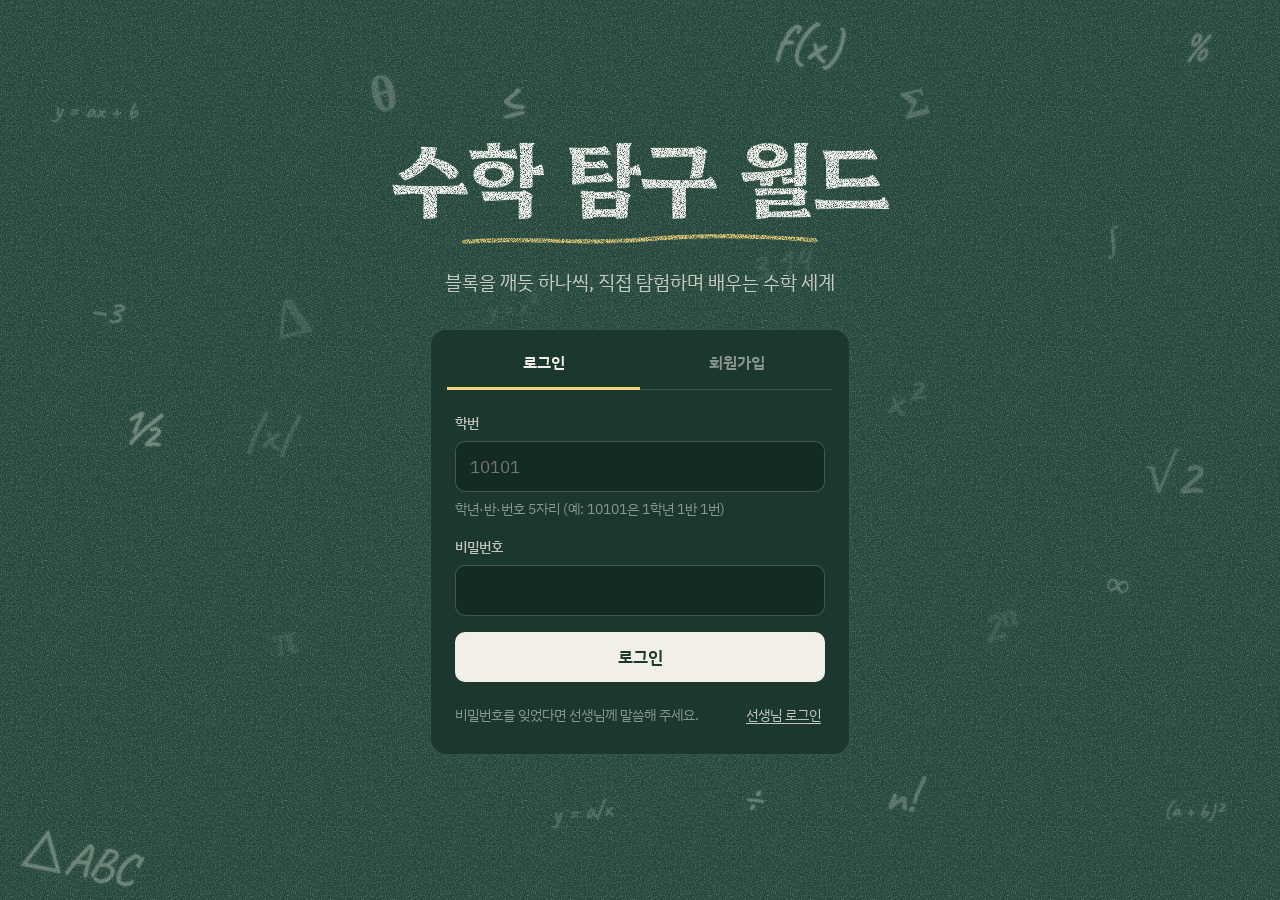
==== commit 386059e6: "Add files via upload" ====
--- a/index.html
+++ b/index.html
@@ -194,6 +194,16 @@
     busy = false;
     submitBtn.disabled = false;
     submitBtn.textContent = label;
+
+    if (res && res.error === 'RESET') {
+      // 선생님이 비밀번호를 초기화한 학생: 같은 학번으로 새 비밀번호를 정하게 해요.
+      setMode('signup');
+      sid.value = id;
+      updateIdHint();
+      showMsg(EMW.message('RESET'), 'ok');
+      pw.focus();
+      return;
+    }
     showMsg(EMW.message(res && res.error), 'err');
   });
 
--- a/css/style.css
+++ b/css/style.css
@@ -196,11 +196,11 @@
   border-color: var(--chalk-yellow);
   box-shadow: 0 0 0 3px rgba(241, 210, 122, 0.22);
 }
-.field-hint { margin: 0; font-size: 14px; color: var(--chalk-faint); }
+.field-hint { margin: 0; font-size: 14px; color: var(--chalk-faint); word-break: keep-all; }
 .field-hint.is-ok { color: var(--chalk-yellow); }
 .field-hint.is-err { color: var(--chalk-red); }
 
-.form-msg { min-height: 0; margin: 0 0 14px; font-size: 15px; line-height: 1.55; }
+.form-msg { min-height: 0; margin: 0 0 14px; font-size: 15px; line-height: 1.55; word-break: keep-all; }
 .form-msg:empty { display: none; }
 .form-msg.is-err { color: var(--chalk-red); }
 .form-msg.is-ok { color: var(--chalk-green); }
@@ -299,7 +299,7 @@
   text-decoration: none;
   white-space: nowrap;
 }
-.topbar-tools { display: flex; align-items: center; gap: 8px; }
+.topbar-tools { display: flex; flex-wrap: wrap; align-items: center; justify-content: flex-end; gap: 8px; }
 .user-chip {
   padding: 0 4px 0 8px;
   font-size: 15px;
@@ -433,7 +433,16 @@
   text-decoration: none;
 }
 .activity:active { background: rgba(242, 240, 230, 0.09); }
+.activity-tags { display: flex; flex-wrap: wrap; align-items: center; gap: 4px 10px; }
 .activity-type { font-size: 13px; font-weight: 500; color: var(--chalk-yellow); }
+.activity-collect {
+  padding: 0 8px;
+  border: 1px solid rgba(242, 240, 230, 0.3);
+  border-radius: 999px;
+  font-size: 12px;
+  line-height: 20px;
+  color: var(--chalk-soft);
+}
 .activity-title {
   margin-top: 2px;
   font-size: 18px;
@@ -642,6 +651,105 @@
   font-size: 16px;
   font-weight: 600;
 }
+
+/* ---------- 학생 관리 (선생님) ---------- */
+.lookup { margin-top: 16px; }
+.lookup label { display: block; margin-bottom: 6px; font-size: 14px; font-weight: 500; color: var(--chalk-soft); }
+.lookup-row { display: flex; gap: 8px; }
+.lookup-row input {
+  flex: 1 1 auto;
+  min-width: 0;
+  min-height: 50px;
+  padding: 11px 14px;
+  border: 1px solid rgba(242, 240, 230, 0.22);
+  border-radius: 10px;
+  background: rgba(8, 20, 15, 0.32);
+  color: var(--chalk);
+  font-size: 17px;
+  font-variant-numeric: tabular-nums;
+  -webkit-appearance: none;
+  appearance: none;
+}
+.lookup-row input:focus {
+  outline: none;
+  border-color: var(--chalk-yellow);
+  box-shadow: 0 0 0 3px rgba(241, 210, 122, 0.22);
+}
+.lookup-row .btn-line { min-height: 50px; padding: 0 22px; }
+.lookup-msg { margin: 4px 0; color: var(--chalk-soft); }
+.lookup-msg.is-err { color: var(--chalk-red); }
+
+.student-card {
+  padding: 18px 18px 16px;
+  border: 1px solid var(--board-line);
+  border-radius: 12px;
+  background: rgba(242, 240, 230, 0.035);
+}
+.student-head { display: flex; align-items: baseline; flex-wrap: wrap; gap: 4px 12px; margin-bottom: 10px; }
+.student-id {
+  margin: 0;
+  font-family: var(--font-display);
+  font-size: 26px;
+  font-weight: 700;
+  font-variant-numeric: tabular-nums;
+}
+.student-class { font-size: 15px; color: var(--chalk-soft); }
+
+.info-grid {
+  display: grid;
+  grid-template-columns: max-content 1fr;
+  gap: 4px 16px;
+  margin: 0 0 14px;
+  font-size: 15px;
+}
+.info-grid dt { color: var(--chalk-faint); }
+.info-grid dd { margin: 0; font-variant-numeric: tabular-nums; }
+
+.reset-note {
+  margin: 0;
+  padding: 10px 12px;
+  border-radius: 8px;
+  background: rgba(241, 210, 122, 0.12);
+  color: var(--chalk-yellow);
+  font-size: 14px;
+  line-height: 1.6;
+}
+
+.records-title { margin: 26px 0 4px; font-size: 18px; font-weight: 600; }
+.record-group { padding: 16px 0 6px; border-top: 1px solid var(--board-line); }
+.records-title + .record-group { border-top: 0; }
+.record-head { display: flex; align-items: flex-start; justify-content: space-between; gap: 12px; }
+.record-unit { margin: 0; font-size: 13px; color: var(--chalk-faint); }
+.record-title { margin: 0; font-size: 17px; font-weight: 600; line-height: 1.4; word-break: keep-all; }
+.record-count {
+  flex: none;
+  padding: 0 10px;
+  border: 1px solid var(--board-line-strong);
+  border-radius: 999px;
+  font-size: 13px;
+  line-height: 24px;
+  color: var(--chalk-faint);
+}
+.record-count.is-done { border-color: rgba(126, 220, 143, 0.45); color: var(--chalk-green); }
+.record-empty { margin: 8px 0 10px; font-size: 14px; color: var(--chalk-faint); }
+
+.record-entry {
+  margin: 10px 0;
+  padding: 12px 14px;
+  border-radius: 10px;
+  background: rgba(8, 20, 15, 0.3);
+}
+.record-time { margin: 0 0 6px; font-size: 13px; color: var(--chalk-faint); font-variant-numeric: tabular-nums; }
+.record-rows {
+  display: grid;
+  grid-template-columns: minmax(90px, 32%) 1fr;
+  gap: 6px 14px;
+  margin: 0;
+  font-size: 15px;
+  line-height: 1.6;
+}
+.record-rows dt { color: var(--chalk-soft); word-break: keep-all; }
+.record-rows dd { margin: 0; white-space: pre-wrap; overflow-wrap: anywhere; }
 
 /* ---------- 알림 ---------- */
 .toast {
@@ -696,6 +804,8 @@
   .progress { margin-top: 40px; padding: 18px; }
   .progress-pct { font-size: 28px; }
   .activity-list { grid-template-columns: 1fr; }
+  .record-rows { grid-template-columns: 1fr; gap: 2px; }
+  .record-rows dd { margin-bottom: 8px; }
 }
 
 /* ---------- 움직임 줄이기 설정을 켠 기기 ---------- */
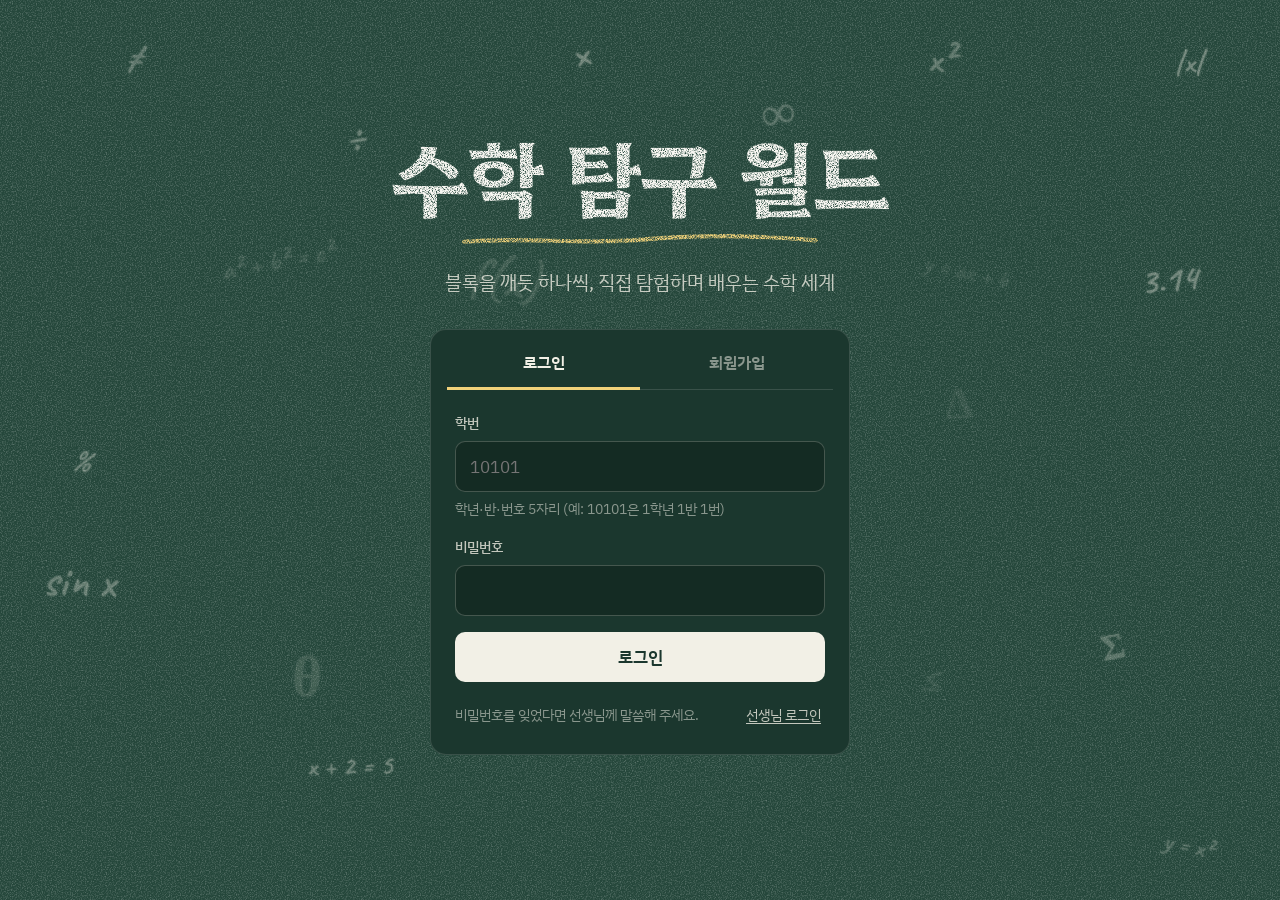
==== commit ac6b7c16: "Add files via upload" ====
--- a/index.html
+++ b/index.html
@@ -9,9 +9,9 @@
 <link rel="preconnect" href="https://fonts.googleapis.com">
 <link rel="preconnect" href="https://fonts.gstatic.com" crossorigin>
 <link rel="stylesheet" href="https://fonts.googleapis.com/css2?family=Caveat:wght@600&family=Hahmlet:wght@700&family=IBM+Plex+Sans+KR:wght@400;500;600&display=swap">
-<link rel="stylesheet" href="css/style.css">
+<link rel="stylesheet" href="css/style.css?v=5">
 <script src="js/config.js"></script>
-<script src="js/common.js"></script>
+<script src="js/common.js?v=5"></script>
 <script>if (EMW.getSession()) location.replace('world.html');</script>
 </head>
 <body>
@@ -45,6 +45,11 @@
         <p class="field-hint" id="sidHint"></p>
       </div>
 
+      <div class="field" id="nameField" hidden>
+        <label for="sname">이름</label>
+        <input id="sname" name="name" autocomplete="name" maxlength="20" placeholder="홍길동">
+      </div>
+
       <div class="field">
         <label for="pw">비밀번호</label>
         <input id="pw" name="password" type="password" autocomplete="current-password" maxlength="20">
@@ -76,6 +81,7 @@
   const sid = $('sid');
   const pw = $('pw');
   const pw2 = $('pw2');
+  const sname = $('sname');
   const sidHint = $('sidHint');
   const msg = $('formMsg');
   const submitBtn = $('submitBtn');
@@ -130,6 +136,7 @@
 
     $('pwHint').hidden = !isSignup;
     $('pw2Field').hidden = !isSignup;
+    $('nameField').hidden = !isSignup;
     pw.setAttribute('autocomplete', isSignup ? 'new-password' : 'current-password');
 
     submitBtn.textContent = isSignup ? '가입하고 들어가기' : '로그인';
@@ -139,6 +146,7 @@
     sid.value = '';
     pw.value = '';
     pw2.value = '';
+    sname.value = '';
     showMsg('');
     updateIdHint();
   }
@@ -167,6 +175,7 @@
     } else {
       if (!EMW.parseStudentId(id)) { showMsg(EMW.message('BAD_ID'), 'err'); sid.focus(); return; }
       if (mode === 'signup') {
+        if (!sname.value.trim()) { showMsg(EMW.message('BAD_NAME'), 'err'); sname.focus(); return; }
         if (password.length < 4 || password.length > 20) { showMsg(EMW.message('BAD_PASSWORD'), 'err'); pw.focus(); return; }
         if (password !== pw2.value) { showMsg(EMW.message('PASSWORD_MISMATCH'), 'err'); pw2.focus(); return; }
       } else if (!password) {
@@ -180,11 +189,11 @@
     submitBtn.textContent = '확인하는 중…';
     showMsg('');
 
-    const res = await EMW.api(mode === 'signup' ? 'signup' : 'login', { id, password });
+    const res = await EMW.api(mode === 'signup' ? 'signup' : 'login', { id, password, name: sname.value.trim() });
 
     if (res && res.ok) {
       EMW.setSession({
-        id: res.id, role: res.role, grade: res.grade, token: res.token,
+        id: res.id, name: res.name || '', role: res.role, grade: res.grade, token: res.token,
         used: res.used || [], notices: res.notices || [],
       });
       EMW.markFresh();
@@ -201,7 +210,7 @@
       sid.value = id;
       updateIdHint();
       showMsg(EMW.message('RESET'), 'ok');
-      pw.focus();
+      sname.focus();
       return;
     }
     showMsg(EMW.message(res && res.error), 'err');
--- a/css/style.css
+++ b/css/style.css
@@ -751,6 +751,147 @@
 .record-rows dt { color: var(--chalk-soft); word-break: keep-all; }
 .record-rows dd { margin: 0; white-space: pre-wrap; overflow-wrap: anywhere; }
 
+/* ---------- 게임 카드의 점수판 버튼 (선생님) ---------- */
+.activity-item { display: flex; flex-direction: column; }
+.activity-item .activity { flex: 1 1 auto; }
+.activity.has-board { border-bottom-left-radius: 0; border-bottom-right-radius: 0; }
+.board-open {
+  min-height: 46px;
+  border: 1px solid var(--board-line);
+  border-top: 1px dashed var(--board-line-strong);
+  border-radius: 0 0 12px 12px;
+  background: rgba(241, 210, 122, 0.08);
+  color: var(--chalk-yellow);
+  font-size: 15px;
+  font-weight: 600;
+}
+.board-open:active { background: rgba(241, 210, 122, 0.18); }
+
+/* ---------- 점수판 (나무 테를 두른 칠판) ---------- */
+.board-modal { padding: 16px; }
+.board {
+  display: flex;
+  flex-direction: column;
+  width: min(1000px, 100%);
+  height: min(92vh, 880px);
+  height: min(92dvh, 880px);
+  padding: 22px clamp(18px, 3vw, 34px) 18px;
+  border: 10px solid #5B4331;
+  border-bottom-width: 18px;
+  border-radius: 14px;
+  background-color: var(--board);
+  background-image: var(--board-dust);
+  background-size: 240px 240px;
+  box-shadow: inset 0 0 0 1px rgba(0, 0, 0, 0.3), inset 0 0 40px rgba(0, 0, 0, 0.18);
+  animation: panel-in 0.22s ease-out;
+}
+.board-top { display: flex; align-items: flex-start; justify-content: space-between; gap: 16px; }
+.board-game { margin: 0 0 2px; font-size: 17px; font-weight: 600; color: var(--chalk-yellow); }
+.board-title { font-size: clamp(38px, 5.5vw, 60px); }
+
+.board-class {
+  display: flex;
+  align-items: center;
+  flex-wrap: wrap;
+  gap: 10px;
+  margin: 18px 0 6px;
+  font-size: 22px;
+}
+.board-grade, .board-unit { font-weight: 600; }
+.board-class input {
+  width: 3.2em;
+  padding: 2px 4px;
+  border: 0;
+  border-bottom: 2px dashed var(--chalk-soft);
+  border-radius: 0;
+  background: transparent;
+  color: var(--chalk);
+  font-family: var(--font-display);
+  font-size: 28px;
+  font-weight: 700;
+  text-align: center;
+  font-variant-numeric: tabular-nums;
+  -webkit-appearance: none;
+  appearance: none;
+}
+.board-class input:focus { outline: none; border-bottom-color: var(--chalk-yellow); }
+.board-class .btn-line { margin-left: 4px; }
+
+.board-status {
+  display: flex;
+  align-items: center;
+  justify-content: space-between;
+  flex-wrap: wrap;
+  gap: 8px 16px;
+  padding: 8px 0 10px;
+  border-bottom: 2px solid rgba(242, 240, 230, 0.55);
+}
+.board-updated { margin: 0; font-size: 14px; color: var(--chalk-faint); }
+.board-actions { display: flex; gap: 8px; }
+
+.board-body {
+  flex: 1 1 auto;
+  min-height: 0;
+  overflow-y: auto;
+  -webkit-overflow-scrolling: touch;
+  margin: 0 -6px;
+  padding: 0 6px;
+}
+.board-empty { margin: 0; padding: 48px 12px; text-align: center; font-size: 18px; color: var(--chalk-soft); word-break: keep-all; }
+.board-empty.is-err { color: var(--chalk-red); }
+
+.board-table { width: 100%; border-collapse: collapse; }
+.board-table th {
+  position: sticky;
+  top: 0;
+  padding: 12px 10px 8px;
+  background-color: var(--board);
+  background-image: var(--board-dust);
+  background-size: 240px 240px;
+  font-size: 14px;
+  font-weight: 500;
+  text-align: left;
+  color: var(--chalk-faint);
+}
+.board-table td {
+  padding: 12px 10px;
+  border-bottom: 1px dashed rgba(242, 240, 230, 0.2);
+  font-size: 20px;
+  vertical-align: middle;
+}
+.board-table .num { text-align: right; }
+.board-table td.rank {
+  width: 3.4em;
+  font-family: var(--font-display);
+  font-weight: 700;
+  color: var(--chalk-soft);
+}
+.board-table td.sid { width: 6em; color: var(--chalk-soft); font-variant-numeric: tabular-nums; }
+.board-table td.name { font-weight: 600; word-break: keep-all; }
+.board-table td.num {
+  font-family: var(--font-display);
+  font-size: 26px;
+  font-weight: 700;
+  font-variant-numeric: tabular-nums;
+}
+.board-table tr.podium td { padding-top: 14px; padding-bottom: 14px; }
+.board-table tr.podium td.rank, .board-table tr.podium td.num { color: var(--chalk-yellow); }
+.board-table tr.podium-1 td.rank, .board-table tr.podium-1 td.num { font-size: 32px; }
+.board-table tr.podium-1 td.name { font-size: 24px; }
+
+/* ---------- 기타 ---------- */
+.modal-lead { margin: 6px 0 18px; color: var(--chalk-soft); }
+.student-name { font-size: 19px; font-weight: 600; }
+.sr-only {
+  position: absolute;
+  width: 1px; height: 1px;
+  padding: 0; margin: -1px;
+  overflow: hidden;
+  clip: rect(0, 0, 0, 0);
+  white-space: nowrap;
+  border: 0;
+}
+
 /* ---------- 알림 ---------- */
 .toast {
   position: fixed;
@@ -805,6 +946,10 @@
   .progress-pct { font-size: 28px; }
   .activity-list { grid-template-columns: 1fr; }
   .record-rows { grid-template-columns: 1fr; gap: 2px; }
+  .board { border-width: 6px; border-bottom-width: 12px; }
+  .board-table td { font-size: 17px; padding: 10px 6px; }
+  .board-table td.sid { width: auto; font-size: 14px; }
+  .board-table td.num { font-size: 21px; }
   .record-rows dd { margin-bottom: 8px; }
 }
 
@@ -812,6 +957,6 @@
 @media (prefers-reduced-motion: reduce) {
   .chalk-sym { animation: none; }
   .chalk-underline path { animation: none; stroke-dashoffset: 0; }
-  .unit-panel.is-entering, .modal-card { animation: none; }
+  .unit-panel.is-entering, .modal-card, .board { animation: none; }
   .progress-bar .seg, .progress-bar .fill { transition: none; }
 }
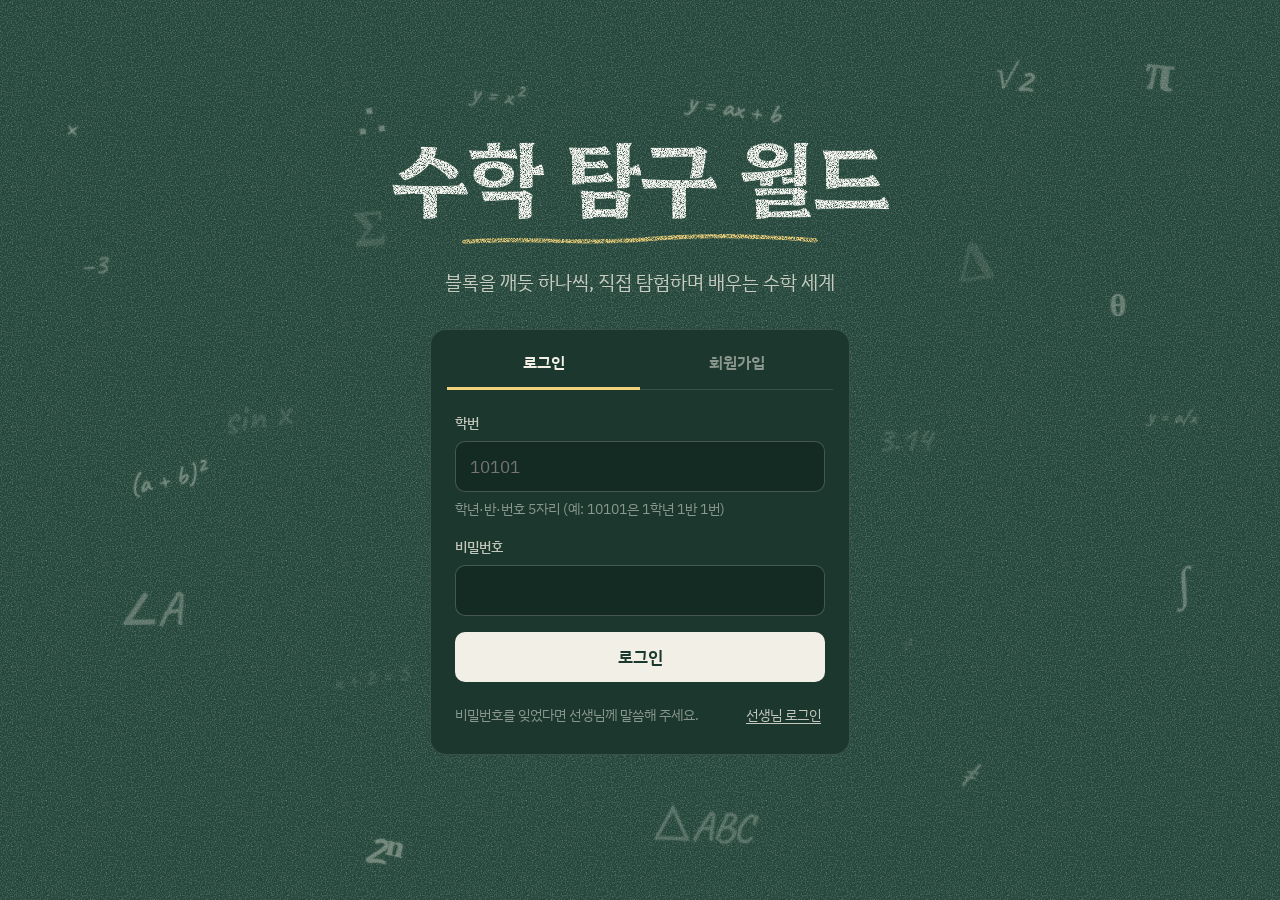
==== commit f2168f86: "Add files via upload" ====
--- a/index.html
+++ b/index.html
@@ -9,9 +9,9 @@
 <link rel="preconnect" href="https://fonts.googleapis.com">
 <link rel="preconnect" href="https://fonts.gstatic.com" crossorigin>
 <link rel="stylesheet" href="https://fonts.googleapis.com/css2?family=Caveat:wght@600&family=Hahmlet:wght@700&family=IBM+Plex+Sans+KR:wght@400;500;600&display=swap">
-<link rel="stylesheet" href="css/style.css?v=5">
+<link rel="stylesheet" href="css/style.css?v=6">
 <script src="js/config.js"></script>
-<script src="js/common.js?v=5"></script>
+<script src="js/common.js?v=6"></script>
 <script>if (EMW.getSession()) location.replace('world.html');</script>
 </head>
 <body>
--- a/css/style.css
+++ b/css/style.css
@@ -84,8 +84,9 @@
 
 @keyframes chalk-drift {
   0%   { transform: translate(-50%, -50%) translate(0, 0) rotate(var(--r)); }
-  50%  { transform: translate(-50%, -50%) translate(calc(var(--dx) * 0.6), var(--dy)) rotate(calc(var(--r) + 5deg)); }
-  100% { transform: translate(-50%, -50%) translate(var(--dx), calc(var(--dy) * -0.5)) rotate(calc(var(--r) - 4deg)); }
+  35%  { transform: translate(-50%, -50%) translate(calc(var(--dx) * 0.45), var(--dy)) rotate(calc(var(--r) + 9deg)); }
+  70%  { transform: translate(-50%, -50%) translate(calc(var(--dx) * 0.8), calc(var(--dy) * -0.35)) rotate(calc(var(--r) - 6deg)); }
+  100% { transform: translate(-50%, -50%) translate(var(--dx), calc(var(--dy) * 0.5)) rotate(calc(var(--r) + 3deg)); }
 }
 
 /* 분필로 쓴 제목 */
